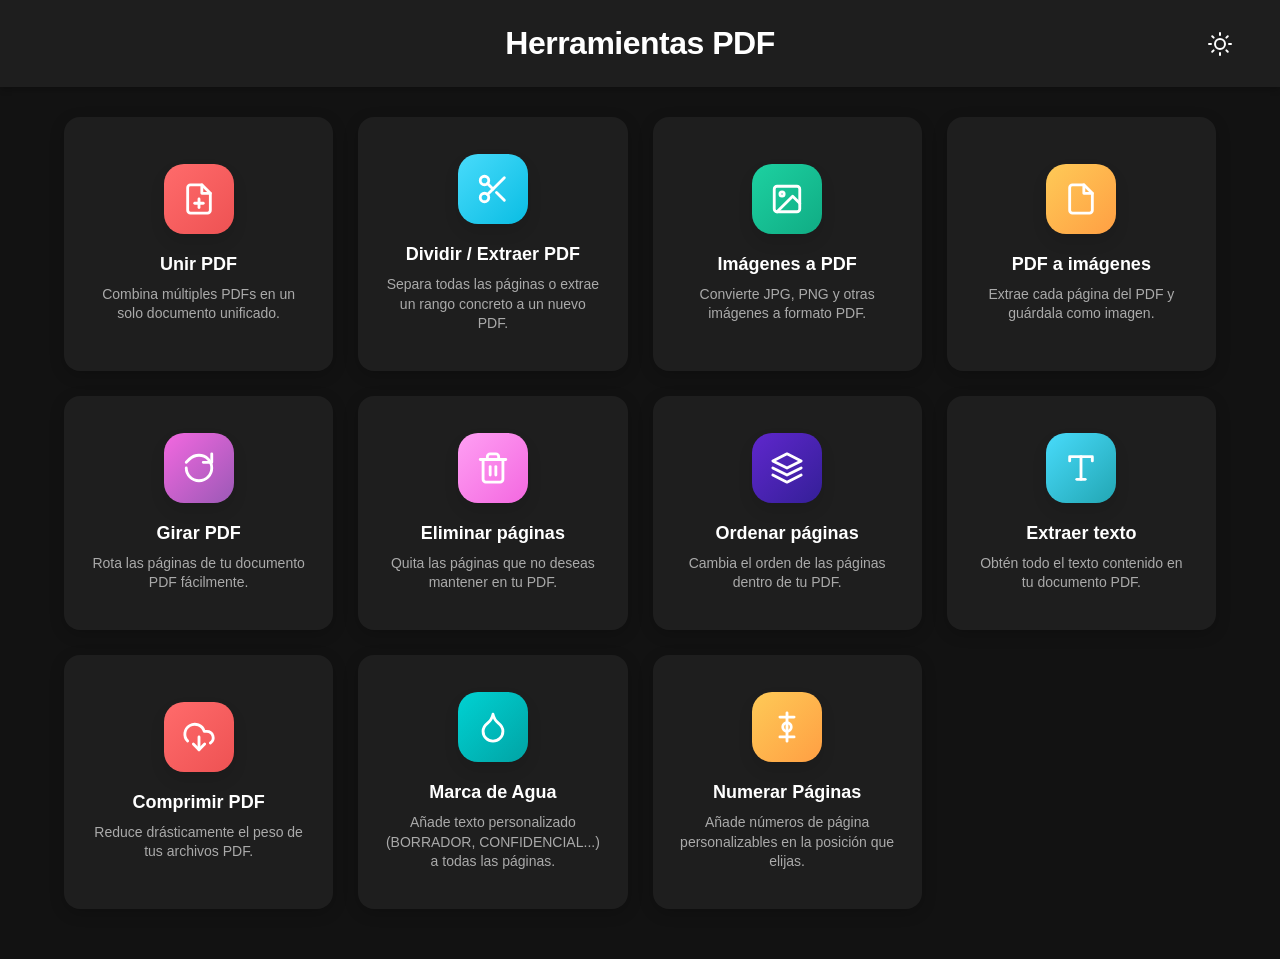
==== index.html @ 760144ba "Inicio" ====
<!DOCTYPE html>
<html lang="es" data-theme="dark">

<head>
    <meta charset="UTF-8">
    <meta name="viewport" content="width=device-width, initial-scale=1.0">
    <title>Herramientas PDF</title>
    <meta name="description" content="Suite de herramientas PDF offline: unir, dividir, girar, comprimir, extraer texto y mucho más.">
    <meta name="theme-color" content="#1a1a2e">
    <meta name="mobile-web-app-capable" content="yes">
    <meta name="apple-mobile-web-app-capable" content="yes">
    <meta name="apple-mobile-web-app-status-bar-style" content="black-translucent">
    <meta name="apple-mobile-web-app-title" content="PDF Tools">
    <link rel="apple-touch-icon" href="icon-192.png">
    <link rel="manifest" href="manifest.json">
    <link rel="stylesheet" href="styles.css">
</head>

<body>

    <header>
        <h1>Herramientas PDF</h1>
        <button class="theme-toggle" id="themeToggle" title="Alternar modo oscuro">
            <!-- Icono de luna por defecto -->
            <svg id="moonIcon" viewBox="0 0 24 24">
                <path d="M21 12.79A9 9 0 1 1 11.21 3 7 7 0 0 0 21 12.79z"></path>
            </svg>
            <!-- Icono de sol (oculto por defecto) -->
            <svg id="sunIcon" viewBox="0 0 24 24" style="display: none;">
                <circle cx="12" cy="12" r="5"></circle>
                <line x1="12" y1="1" x2="12" y2="3"></line>
                <line x1="12" y1="21" x2="12" y2="23"></line>
                <line x1="4.22" y1="4.22" x2="5.64" y2="5.64"></line>
                <line x1="18.36" y1="18.36" x2="19.78" y2="19.78"></line>
                <line x1="1" y1="12" x2="3" y2="12"></line>
                <line x1="21" y1="12" x2="23" y2="12"></line>
                <line x1="4.22" y1="19.78" x2="5.64" y2="18.36"></line>
                <line x1="18.36" y1="5.64" x2="19.78" y2="4.22"></line>
            </svg>
        </button>
    </header>

    <div class="grid-container">

        <!-- 1. Unir PDF (Enlazado al archivo existente) -->
        <a href="UnirPDF.html" class="card color-red">
            <div class="icon-container">
                <svg viewBox="0 0 24 24">
                    <path d="M14 2H6a2 2 0 0 0-2 2v16a2 2 0 0 0 2 2h12a2 2 0 0 0 2-2V8z"></path>
                    <polyline points="14 2 14 8 20 8"></polyline>
                    <line x1="12" y1="18" x2="12" y2="12"></line>
                    <line x1="9" y1="15" x2="15" y2="15"></line>
                </svg>
            </div>
            <h2>Unir PDF</h2>
            <p>Combina múltiples PDFs en un solo documento unificado.</p>
        </a>

        <!-- 2. Dividir / Extraer PDF -->
        <a href="DividirPDF.html" class="card color-blue">
            <div class="icon-container">
                <svg viewBox="0 0 24 24">
                    <circle cx="6" cy="6" r="3"></circle>
                    <circle cx="6" cy="18" r="3"></circle>
                    <line x1="20" y1="4" x2="8.12" y2="15.88"></line>
                    <line x1="14.47" y1="14.48" x2="20" y2="20"></line>
                    <line x1="8.12" y1="8.12" x2="12" y2="12"></line>
                </svg>
            </div>
            <h2>Dividir / Extraer PDF</h2>
            <p>Separa todas las páginas o extrae un rango concreto a un nuevo PDF.</p>
        </a>

        <!-- 3. Imágenes a PDF -->
        <a href="ImgPDF.html" class="card color-green">
            <div class="icon-container">
                <svg viewBox="0 0 24 24">
                    <rect x="3" y="3" width="18" height="18" rx="2" ry="2"></rect>
                    <circle cx="8.5" cy="8.5" r="1.5"></circle>
                    <polyline points="21 15 16 10 5 21"></polyline>
                </svg>
            </div>
            <h2>Imágenes a PDF</h2>
            <p>Convierte JPG, PNG y otras imágenes a formato PDF.</p>
        </a>

        <!-- 4. PDF a imágenes -->
        <a href="PDFImg.html" class="card color-orange">
            <div class="icon-container">
                <svg viewBox="0 0 24 24">
                    <path d="M14 2H6a2 2 0 0 0-2 2v16a2 2 0 0 0 2 2h12a2 2 0 0 0 2-2V8z"></path>
                    <polyline points="14 2 14 8 20 8"></polyline>
                </svg>
            </div>
            <h2>PDF a imágenes</h2>
            <p>Extrae cada página del PDF y guárdala como imagen.</p>
        </a>

        <!-- 5. Girar PDF -->
        <a href="GirarPDF.html" class="card color-purple">
            <div class="icon-container">
                <svg viewBox="0 0 24 24">
                    <path d="M21 2v6h-6"></path>
                    <path d="M3 12a9 9 0 1 0 9-9 9.75 9.75 0 0 0-6.74 2.74L3 8"></path>
                </svg>
            </div>
            <h2>Girar PDF</h2>
            <p>Rota las páginas de tu documento PDF fácilmente.</p>
        </a>

        <!-- 6. Eliminar páginas PDF -->
        <a href="EliminarPDF.html" class="card color-pink">
            <div class="icon-container">
                <svg viewBox="0 0 24 24">
                    <polyline points="3 6 5 6 21 6"></polyline>
                    <path d="M19 6v14a2 2 0 0 1-2 2H7a2 2 0 0 1-2-2V6m3 0V4a2 2 0 0 1 2-2h4a2 2 0 0 1 2 2v2"></path>
                    <line x1="10" y1="11" x2="10" y2="17"></line>
                    <line x1="14" y1="11" x2="14" y2="17"></line>
                </svg>
            </div>
            <h2>Eliminar páginas</h2>
            <p>Quita las páginas que no deseas mantener en tu PDF.</p>
        </a>


        <!-- 8. Ordenar páginas PDF -->
        <a href="OrdenarPDF.html" class="card color-indigo">
            <div class="icon-container">
                <svg viewBox="0 0 24 24">
                    <polygon points="12 2 2 7 12 12 22 7 12 2"></polygon>
                    <polyline points="2 17 12 22 22 17"></polyline>
                    <polyline points="2 12 12 17 22 12"></polyline>
                </svg>
            </div>
            <h2>Ordenar páginas</h2>
            <p>Cambia el orden de las páginas dentro de tu PDF.</p>
        </a>

        <!-- 9. Extraer texto del PDF -->
        <a href="ExtraerTexto.html" class="card color-cyan">
            <div class="icon-container">
                <svg viewBox="0 0 24 24">
                    <polyline points="4 7 4 4 20 4 20 7"></polyline>
                    <line x1="9" y1="20" x2="15" y2="20"></line>
                    <line x1="12" y1="4" x2="12" y2="20"></line>
                </svg>
            </div>
            <h2>Extraer texto</h2>
            <p>Obtén todo el texto contenido en tu documento PDF.</p>
        </a>
        <!-- 10. Comprimir PDF -->
        <a href="ComprimirPDF.html" class="card color-red">
            <div class="icon-container">
                <svg viewBox="0 0 24 24">
                    <path d="M4 14.899A7 7 0 1 1 15.71 8h1.79a4.5 4.5 0 0 1 2.5 8.242"></path>
                    <path d="M12 12v9"></path>
                    <path d="m8 17 4 4 4-4"></path>
                </svg>
            </div>
            <h2>Comprimir PDF</h2>
            <p>Reduce drásticamente el peso de tus archivos PDF.</p>
        </a>
        <!-- 11. Marca de Agua -->
        <a href="MarcaAgua.html" class="card color-teal">
            <div class="icon-container">
                <svg viewBox="0 0 24 24">
                    <path d="M12 22a7 7 0 0 0 7-7c0-2-1-3.9-3-5.5s-3.5-4-4-6.5c-.5 2.5-2 4.9-4 6.5C6 11.1 5 13 5 15a7 7 0 0 0 7 7z"></path>
                </svg>
            </div>
            <h2>Marca de Agua</h2>
            <p>Añade texto personalizado (BORRADOR, CONFIDENCIAL...) a todas las páginas.</p>
        <!-- 12. Numerar Páginas -->
        <a href="NumerarPDF.html" class="card color-orange">
            <div class="icon-container">
                <svg viewBox="0 0 24 24">
                    <path d="M12 2v20M17 5H7M17 19H7" />
                    <circle cx="12" cy="12" r="3" />
                </svg>
            </div>
            <h2>Numerar Páginas</h2>
            <p>Añade números de página personalizables en la posición que elijas.</p>
        </a>
    </div>

    <script src="theme.js"></script>
    <script>
        // Registrar el Service Worker para habilitar modo PWA offline
        if ('serviceWorker' in navigator) {
            window.addEventListener('load', () => {
                navigator.serviceWorker.register('./sw.js')
                    .then(reg => console.log('[PWA] Service Worker registrado:', reg.scope))
                    .catch(err => console.warn('[PWA] Error al registrar SW:', err));
            });
        }
    </script>
</body>

</html>
---- styles.css ----
:root {
    --bg-color: #f8f9fa;
    --text-color: #333;
    --header-bg: #ffffff;
    --header-shadow: rgba(0, 0, 0, 0.05);
    --h1-color: #2c3e50;
    
    --card-bg: #ffffff;
    --card-shadow: rgba(0, 0, 0, 0.04);
    --card-shadow-hover: rgba(0, 0, 0, 0.08);
    --card-h2: #2d3436;
    --card-p: #636e72;

    --dropzone-bg: #ffffff;
    --dropzone-border: #007bff;
    --dropzone-text: #007bff;
    --dropzone-bg-hover: #e8f0ff;
    
    --filelist-bg: #ffffff;
    --filelist-shadow: rgba(0, 0, 0, 0.1);
    --file-item-bg: #f9f9f9;
    --file-item-border: #ddd;
    
    --card-border: #dcdde1;
    --panel-border: #dcdde1;
    --btn-border: #218838;
    --toggle-border: #dcdde1;
}

[data-theme="dark"] {
    --bg-color: #121212;
    --text-color: #e0e0e0;
    --header-bg: #1e1e1e;
    --header-shadow: rgba(0, 0, 0, 0.2);
    --h1-color: #ffffff;
    
    --card-bg: #1e1e1e;
    --card-shadow: rgba(0, 0, 0, 0.2);
    --card-shadow-hover: rgba(0, 0, 0, 0.4);
    --card-h2: #ffffff;
    --card-p: #aaaaaa;

    --dropzone-bg: #1e1e1e;
    --dropzone-border: #48dbfb;
    --dropzone-text: #48dbfb;
    --dropzone-bg-hover: #2b2b36;
    
    --filelist-bg: #1e1e1e;
    --filelist-shadow: rgba(0, 0, 0, 0.3);
    --file-item-bg: #2b2b36;
    --file-item-border: #444;
    
    --card-border: transparent;
    --panel-border: transparent;
    --btn-border: transparent;
    --toggle-border: transparent;
}

* {
    box-sizing: border-box;
    margin: 0;
    padding: 0;
}

body {
    font-family: 'Segoe UI', Tahoma, Geneva, Verdana, sans-serif;
    background-color: var(--bg-color);
    color: var(--text-color);
    min-height: 100vh;
    display: flex;
    flex-direction: column;
    align-items: center;
    transition: background-color 0.3s, color 0.3s;
}

header {
    width: 100%;
    background-color: var(--header-bg);
    padding: 25px 40px;
    box-shadow: 0 4px 6px -1px var(--header-shadow);
    display: flex;
    justify-content: center;
    align-items: center;
    position: relative;
    margin-bottom: 30px;
    transition: background-color 0.3s, box-shadow 0.3s;
}

h1 {
    font-size: 32px;
    color: var(--h1-color);
    font-weight: 700;
    letter-spacing: -0.5px;
    transition: color 0.3s;
    text-align: center;
}

.theme-toggle {
    position: absolute;
    right: 40px;
    background: none;
    border: 1px solid var(--toggle-border);
    color: var(--h1-color);
    cursor: pointer;
    width: 40px;
    height: 40px;
    display: flex;
    align-items: center;
    justify-content: center;
    border-radius: 50%;
    transition: background-color 0.3s, border-color 0.3s;
}

.theme-toggle:hover {
    background-color: rgba(128, 128, 128, 0.1);
}

.theme-toggle svg {
    width: 24px;
    height: 24px;
    fill: none;
    stroke: currentColor;
    stroke-width: 2;
    stroke-linecap: round;
    stroke-linejoin: round;
}

.content-wrapper {
    width: 100%;
    display: flex;
    flex-direction: column;
    align-items: center;
    padding: 0 20px;
}

/* --- ESTILOS MENU PRINCIPAL (INDEX) --- */
.grid-container {
    display: grid;
    grid-template-columns: repeat(auto-fill, minmax(250px, 1fr));
    gap: 25px;
    width: 90%;
    max-width: 1200px;
    padding-bottom: 50px;
}

.card {
    background: var(--card-bg);
    border-radius: 16px;
    text-decoration: none;
    display: flex;
    flex-direction: column;
    align-items: center;
    justify-content: center;
    padding: 35px 25px;
    min-height: 220px;
    box-shadow: 0 4px 15px var(--card-shadow);
    transition: transform 0.3s cubic-bezier(0.175, 0.885, 0.32, 1.275), box-shadow 0.3s ease, background-color 0.3s, border-color 0.3s;
    position: relative;
    overflow: hidden;
    border: 2px solid var(--card-border);
}

.card:hover {
    transform: translateY(-8px);
    box-shadow: 0 15px 30px var(--card-shadow-hover);
}

.icon-container {
    width: 70px;
    height: 70px;
    margin-bottom: 20px;
    display: flex;
    align-items: center;
    justify-content: center;
    border-radius: 20px;
    color: white;
    transition: transform 0.3s ease;
    box-shadow: 0 8px 15px rgba(0, 0, 0, 0.1);
}

.card:hover .icon-container {
    transform: scale(1.1) rotate(5deg);
}

.card h2 {
    font-size: 18px;
    color: var(--card-h2);
    text-align: center;
    font-weight: 700;
    margin-bottom: 10px;
    transition: color 0.3s;
}

.card p {
    font-size: 14px;
    color: var(--card-p);
    text-align: center;
    line-height: 1.4;
    transition: color 0.3s;
}

/* Degradados Coloridos */
.color-red .icon-container { background: linear-gradient(135deg, #ff6b6b, #ee5253); }
.color-red:hover { border-color: #ff6b6b; }

.color-blue .icon-container { background: linear-gradient(135deg, #48dbfb, #0abde3); }
.color-blue:hover { border-color: #48dbfb; }

.color-green .icon-container { background: linear-gradient(135deg, #1dd1a1, #10ac84); }
.color-green:hover { border-color: #1dd1a1; }

.color-orange .icon-container { background: linear-gradient(135deg, #feca57, #ff9f43); }
.color-orange:hover { border-color: #feca57; }

.color-purple .icon-container { background: linear-gradient(135deg, #f368e0, #9b59b6); }
.color-purple:hover { border-color: #f368e0; }

.color-pink .icon-container { background: linear-gradient(135deg, #ff9ff3, #f368e0); }
.color-pink:hover { border-color: #ff9ff3; }

.color-teal .icon-container { background: linear-gradient(135deg, #00d2d3, #01a3a4); }
.color-teal:hover { border-color: #00d2d3; }

.color-indigo .icon-container { background: linear-gradient(135deg, #5f27cd, #341f97); }
.color-indigo:hover { border-color: #5f27cd; }

.color-cyan .icon-container { background: linear-gradient(135deg, #48dbfb, #22a6b3); }
.color-cyan:hover { border-color: #48dbfb; }

/* SVG general para index */
.card svg {
    width: 34px;
    height: 34px;
    fill: none;
    stroke: currentColor;
    stroke-width: 2;
    stroke-linecap: round;
    stroke-linejoin: round;
}

/* --- ESTILOS HERRAMIENTAS (UNIR/DIVIDIR) --- */
.back-link-container {
    width: 80%;
    max-width: 800px;
    margin-bottom: 20px;
}

.back-link {
    display: inline-flex;
    align-items: center;
    color: #007bff;
    text-decoration: none;
    font-size: 16px;
    font-weight: bold;
    transition: 0.3s;
}

[data-theme="dark"] .back-link {
    color: #48dbfb;
}

.back-link:hover {
    opacity: 0.8;
}

.back-link svg {
    width: 20px;
    height: 20px;
    margin-right: 5px;
    fill: none;
    stroke: currentColor;
    stroke-width: 2;
    stroke-linecap: round;
    stroke-linejoin: round;
}

#dropzone {
    width: 80%;
    max-width: 800px;
    padding: 40px;
    border: 3px dashed var(--dropzone-border);
    border-radius: 10px;
    background: var(--dropzone-bg);
    text-align: center;
    color: var(--dropzone-text);
    font-size: 18px;
    cursor: pointer;
    transition: 0.3s;
}

#dropzone.dragover {
    background: var(--dropzone-bg-hover);
}

.panel, #fileList {
    margin-top: 20px;
    width: 80%;
    max-width: 800px;
    background: var(--filelist-bg);
    padding: 20px;
    border-radius: 10px;
    box-shadow: 0 2px 5px var(--filelist-shadow);
    border: 1px solid var(--panel-border);
    transition: background-color 0.3s, box-shadow 0.3s, border-color 0.3s;
}

#fileList ul {
    padding-left: 0;
    margin: 0;
    list-style: none;
}

.file-item, #fileList li {
    display: flex;
    justify-content: space-between;
    align-items: center;
    word-break: break-word;
    margin-bottom: 8px;
    padding: 8px 12px;
    background: var(--file-item-bg);
    border-radius: 5px;
    border: 1px solid var(--file-item-border);
    transition: background-color 0.3s, border-color 0.3s;
    color: var(--h1-color);
    font-weight: 500;
}

.delete-btn {
    margin-top: 0;
    padding: 4px 10px;
    background: #dc3545;
    color: white;
    border: none;
    border-radius: 4px;
    font-size: 16px;
    font-weight: bold;
    line-height: 1;
    margin-left: 10px;
    cursor: pointer;
    transition: 0.3s;
}

.delete-btn:hover {
    background: #c82333;
}

input[type="number"] {
    padding: 8px;
    border-radius: 5px;
    border: 1px solid var(--file-item-border);
    background: var(--bg-color);
    color: var(--text-color);
    width: 80px;
    font-size: 16px;
}

.radio-label {
    display: flex;
    align-items: center;
    cursor: pointer;
    color: var(--text-color);
    margin-bottom: 10px;
    font-size: 16px;
}

.radio-label input {
    margin-right: 10px;
    transform: scale(1.2);
}

#actionBtn, #mergeBtn {
    margin-top: 25px;
    padding: 12px 25px;
    background: #28a745;
    color: white;
    border: 1px solid var(--btn-border);
    border-radius: 8px;
    font-size: 16px;
    cursor: pointer;
    transition: 0.3s;
    margin-bottom: 40px;
    font-weight: bold;
}

#actionBtn:hover, #mergeBtn:hover {
    background: #1e7e34;
}

/* MEDIA QUERIES GLOBALES */
@media (max-width: 600px) {
    header {
        padding: 20px;
        margin-bottom: 20px;
    }
    h1 {
        font-size: 24px;
    }
    .theme-toggle {
        right: 15px;
    }
    .grid-container {
        grid-template-columns: repeat(auto-fill, minmax(140px, 1fr));
        gap: 15px;
    }
    .card {
        padding: 20px 15px;
        min-height: 180px;
    }
    .icon-container {
        width: 50px;
        height: 50px;
        border-radius: 14px;
    }
    .card svg {
        width: 26px;
        height: 26px;
    }
    .card h2 {
        font-size: 16px;
    }
    .card p {
        display: none;
    }
    #dropzone, .panel, #fileList {
        width: 100%;
    }
    #dropzone {
        padding: 30px 15px;
        font-size: 16px;
    }
    .panel, #fileList {
        padding: 15px;
    }
    #actionBtn, #mergeBtn {
        width: 100%;
        font-size: 18px;
    }
    .back-link-container {
        width: 100%;
    }
}
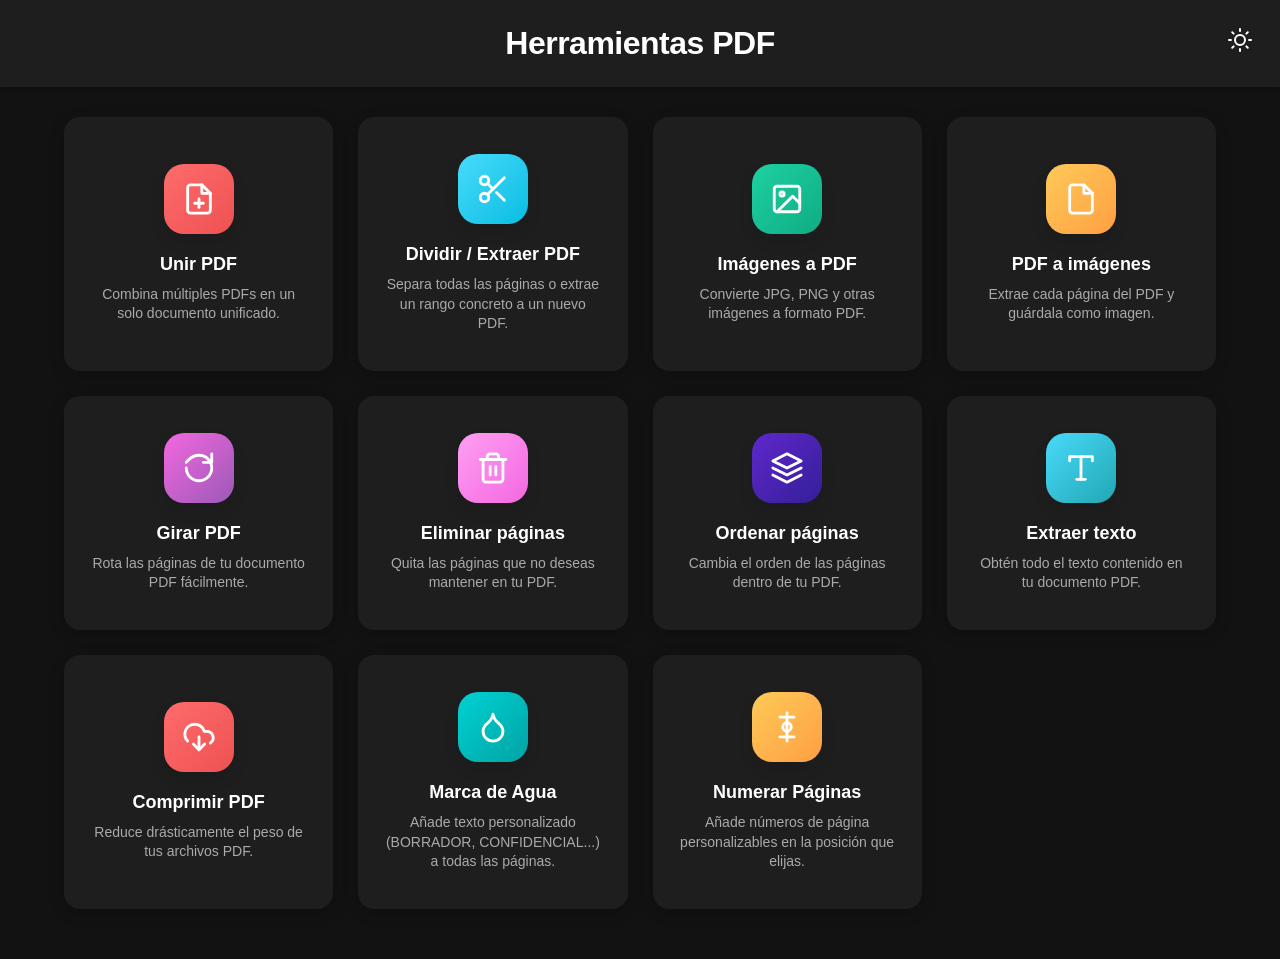
==== commit c0bae64d: "modeificacion1" ====
--- a/index.html
+++ b/index.html
@@ -169,6 +169,7 @@
             </div>
             <h2>Marca de Agua</h2>
             <p>Añade texto personalizado (BORRADOR, CONFIDENCIAL...) a todas las páginas.</p>
+        </a>
         <!-- 12. Numerar Páginas -->
         <a href="NumerarPDF.html" class="card color-orange">
             <div class="icon-container">
--- a/styles.css
+++ b/styles.css
@@ -95,9 +95,12 @@
     text-align: center;
 }
 
+/* Ajustar posición del botón de cambio de tema */
 .theme-toggle {
-    position: absolute;
-    right: 40px;
+    position: fixed;
+    top: 20px;
+    right: 20px;
+    z-index: 1000;
     background: none;
     border: 1px solid var(--toggle-border);
     color: var(--h1-color);
@@ -123,6 +126,16 @@
     stroke-width: 2;
     stroke-linecap: round;
     stroke-linejoin: round;
+}
+
+/* Ajustes para dispositivos móviles */
+@media (max-width: 768px) {
+    .theme-toggle {
+        top: 10px;
+        right: 10px;
+        width: 50px;
+        height: 50px;
+    }
 }
 
 .content-wrapper {
@@ -386,56 +399,390 @@
     background: #1e7e34;
 }
 
-/* MEDIA QUERIES GLOBALES */
-@media (max-width: 600px) {
-    header {
-        padding: 20px;
-        margin-bottom: 20px;
-    }
-    h1 {
-        font-size: 24px;
-    }
-    .theme-toggle {
-        right: 15px;
-    }
-    .grid-container {
-        grid-template-columns: repeat(auto-fill, minmax(140px, 1fr));
-        gap: 15px;
-    }
-    .card {
-        padding: 20px 15px;
-        min-height: 180px;
-    }
-    .icon-container {
-        width: 50px;
-        height: 50px;
-        border-radius: 14px;
-    }
-    .card svg {
-        width: 26px;
-        height: 26px;
-    }
-    .card h2 {
-        font-size: 16px;
-    }
-    .card p {
-        display: none;
-    }
-    #dropzone, .panel, #fileList {
-        width: 100%;
-    }
-    #dropzone {
-        padding: 30px 15px;
-        font-size: 16px;
-    }
-    .panel, #fileList {
-        padding: 15px;
-    }
-    #actionBtn, #mergeBtn {
-        width: 100%;
-        font-size: 18px;
-    }
-    .back-link-container {
-        width: 100%;
-    }
-}
+/* Estilos de ExtraerTexto.html */
+#textOutput {
+    width: 100%;
+    min-height: 300px;
+    max-height: 500px;
+    padding: 15px;
+    border-radius: 8px;
+    border: 1px solid var(--file-item-border);
+    background: var(--bg-color);
+    color: var(--text-color);
+    font-family: 'Courier New', Courier, monospace;
+    font-size: 14px;
+    line-height: 1.7;
+    resize: vertical;
+    box-sizing: border-box;
+    margin-top: 15px;
+}
+
+.action-row {
+    display: flex;
+    gap: 12px;
+    margin-top: 15px;
+    flex-wrap: wrap;
+}
+
+.btn-secondary {
+    background: transparent;
+    border: 2px solid var(--accent-color, #4a90d9);
+    color: var(--accent-color, #4a90d9);
+    padding: 12px 24px;
+    border-radius: 8px;
+    font-size: 15px;
+    font-weight: 600;
+    cursor: pointer;
+    transition: background 0.2s, color 0.2s;
+}
+
+.btn-secondary:hover {
+    background: var(--accent-color, #4a90d9);
+    color: #fff;
+}
+
+#copyFeedback {
+    font-size: 13px;
+    color: #28a745;
+    align-self: center;
+    display: none;
+}
+
+.page-separator {
+    color: #aaa;
+}
+
+/* Estilos de GirarPDF.html */
+#previewPanel {
+    display: none;
+    margin-top: 20px;
+}
+#previewPanel .preview-inner {
+    border: 1px solid var(--file-item-border);
+    border-radius: 10px;
+    padding: 16px;
+    background: var(--panel-bg);
+    text-align: center;
+}
+#previewPanel h3 {
+    color: var(--h1-color);
+    margin-bottom: 12px;
+}
+#previewCanvas {
+    max-width: 100%;
+    border-radius: 6px;
+    box-shadow: 0 4px 20px rgba(0,0,0,0.3);
+}
+#previewPanel p {
+    font-size: 12px;
+    opacity: 0.6;
+    margin-top: 8px;
+    color: var(--text-color);
+}
+.preview-actions {
+    display: flex;
+    gap: 12px;
+    justify-content: center;
+    margin-top: 16px;
+}
+.btn-download {
+    background: linear-gradient(135deg, #28a745, #1e7e34);
+    color: #fff;
+    border: none;
+    padding: 12px 28px;
+    border-radius: 8px;
+    font-size: 15px;
+    font-weight: 600;
+    cursor: pointer;
+}
+.btn-cancel {
+    background: transparent;
+    border: 2px solid var(--file-item-border);
+    color: var(--text-color);
+    padding: 12px 20px;
+    border-radius: 8px;
+    font-size: 15px;
+    cursor: pointer;
+}
+
+/* Estilos de MarcaAgua.html */
+.options-grid {
+    display: grid;
+    grid-template-columns: 1fr 1fr;
+    gap: 20px;
+    margin-top: 20px;
+}
+
+.option-group {
+    display: flex;
+    flex-direction: column;
+    gap: 10px;
+}
+
+.option-group label {
+    font-size: 14px;
+    font-weight: 600;
+    color: var(--h1-color);
+}
+
+select,
+input[type="text"],
+input[type="number"],
+input[type="color"] {
+    padding: 10px;
+    border-radius: 8px;
+    border: 1px solid var(--file-item-border);
+    background: var(--bg-color);
+    color: var(--text-color);
+    font-size: 15px;
+    width: 100%;
+}
+
+#previewPanel {
+    display: none;
+    margin-top: 20px;
+}
+
+#previewPanel .preview-inner {
+    border: 1px solid var(--file-item-border);
+    border-radius: 10px;
+    padding: 16px;
+    background: var(--panel-bg);
+    text-align: center;
+}
+
+#previewCanvas {
+    max-width: 100%;
+    border-radius: 6px;
+    box-shadow: 0 4px 20px rgba(0, 0, 0, 0.3);
+}
+
+/* Estilos de NumerarPDF.html */
+.options-grid {
+    display: grid;
+    grid-template-columns: 1fr 1fr;
+    gap: 20px;
+    margin-top: 20px;
+}
+
+.option-group {
+    display: flex;
+    flex-direction: column;
+    gap: 10px;
+}
+
+.option-group label {
+    font-size: 14px;
+    font-weight: 600;
+    color: var(--h1-color);
+}
+
+select,
+input[type="text"],
+input[type="number"],
+input[type="color"] {
+    padding: 10px;
+    border-radius: 8px;
+    border: 1px solid var(--file-item-border);
+    background: var(--bg-color);
+    color: var(--text-color);
+    font-size: 15px;
+    width: 100%;
+}
+
+#previewPanel {
+    display: none;
+    margin-top: 20px;
+}
+
+#previewPanel .preview-inner {
+    border: 1px solid var(--file-item-border);
+    border-radius: 10px;
+    padding: 16px;
+    background: var(--panel-bg);
+    text-align: center;
+}
+
+#previewCanvas {
+    max-width: 100%;
+    border-radius: 6px;
+    box-shadow: 0 4px 20px rgba(0, 0, 0, 0.3);
+}
+
+/* Estilos de OrdenarPDF.html */
+#pagesGrid {
+    display: grid;
+    grid-template-columns: repeat(auto-fill, minmax(140px, 1fr));
+    gap: 20px;
+    margin-top: 20px;
+    width: 100%;
+    padding-bottom: 30px;
+}
+
+.page-card {
+    background: var(--card-bg);
+    border: 1px solid var(--card-border);
+    border-radius: 12px;
+    padding: 12px;
+    display: flex;
+    flex-direction: column;
+    align-items: center;
+    position: relative;
+    cursor: grab;
+    transition: transform 0.2s ease, box-shadow 0.2s ease, border-color 0.2s;
+    box-shadow: 0 4px 6px var(--card-shadow);
+}
+
+.page-card:hover {
+    box-shadow: 0 8px 15px var(--card-shadow-hover);
+    border-color: var(--dropzone-border);
+}
+
+.page-card.dragging {
+    opacity: 0.5;
+    cursor: grabbing;
+    transform: scale(1.05);
+    pointer-events: none; /* Vital para document.elementFromPoint en móvil */
+    z-index: 100;
+}
+
+.page-card.drag-over {
+    border: 2px dashed var(--dropzone-border);
+    transform: scale(1.02);
+}
+
+.page-card canvas {
+    max-width: 100%;
+    height: auto;
+    border-radius: 6px;
+    box-shadow: 0 2px 8px rgba(0,0,0,0.15);
+}
+
+.drag-handle {
+    position: absolute;
+    top: 8px;
+    right: 8px;
+    background: var(--dropzone-bg-hover);
+    border-radius: 6px;
+    padding: 2px 6px;
+    cursor: grab;
+    font-size: 20px;
+    line-height: 1;
+    color: var(--dropzone-text);
+    touch-action: none;
+    user-select: none;
+}
+
+.page-label {
+    margin-top: 12px;
+    font-size: 13px;
+    font-weight: 600;
+    color: var(--text-color);
+}
+
+/* Estilos de UnirPDF.html */
+#list li {
+    cursor: grab;
+    transition: opacity 0.2s, transform 0.15s;
+}
+#list li.dragging {
+    opacity: 0.4;
+    cursor: grabbing;
+    pointer-events: none; /* Vital para document.elementFromPoint en móvil */
+}
+#list li.drag-over-li {
+    border-color: var(--accent-color, #4a90d9);
+    border-style: dashed;
+    transform: scale(1.01);
+}
+.drag-handle-icon {
+    display: flex !important;
+    align-items: center;
+    justify-content: center;
+    margin-right: 15px;
+    opacity: 0.8;
+    cursor: grab;
+    user-select: none;
+    min-width: 24px;
+    color: var(--accent-color, #007bff);
+}
+.drag-handle-icon svg {
+    width: 20px;
+    height: 20px;
+    display: block;
+}
+#list li:hover .drag-handle-icon {
+    opacity: 1;
+}
+.drag-handle, .drag-handle-icon {
+    touch-action: none;
+}
+#progressText {
+    text-align: center;
+    margin-top: 12px;
+    font-size: 14px;
+    color: var(--text-color);
+    opacity: 0.8;
+    display: none;
+}
+.hint-text {
+    font-size: 12px;
+    opacity: 0.55;
+    color: var(--text-color);
+    margin-top: 6px;
+    margin-bottom: 0;
+    text-align: center;
+}
+
+/* Estilos de EliminarPDF.html */
+#previewPanel {
+    display: none;
+    margin-top: 20px;
+}
+#previewPanel .preview-inner {
+    border: 1px solid var(--file-item-border);
+    border-radius: 10px;
+    padding: 16px;
+    background: var(--panel-bg);
+    text-align: center;
+}
+#previewPanel h3 {
+    color: var(--h1-color);
+    margin-bottom: 12px;
+}
+#previewCanvas {
+    max-width: 100%;
+    border-radius: 6px;
+    box-shadow: 0 4px 20px rgba(0,0,0,0.3);
+}
+#previewPanel p {
+    font-size: 12px;
+    opacity: 0.6;
+    margin-top: 8px;
+    color: var(--text-color);
+}
+.preview-actions {
+    display: flex;
+    gap: 12px;
+    justify-content: center;
+    margin-top: 16px;
+}
+.btn-download {
+    background: linear-gradient(135deg, #28a745, #1e7e34);
+    color: #fff;
+    border: none;
+    padding: 12px 28px;
+    border-radius: 8px;
+    font-size: 15px;
+    font-weight: 600;
+    cursor: pointer;
+}
+.btn-cancel {
+    background: transparent;
+    border: 2px solid var(--file-item-border);
+    color: var(--text-color);
+    padding: 12px 20px;
+    border-radius: 8px;
+    font-size: 15px;
+    cursor: pointer;
+}
